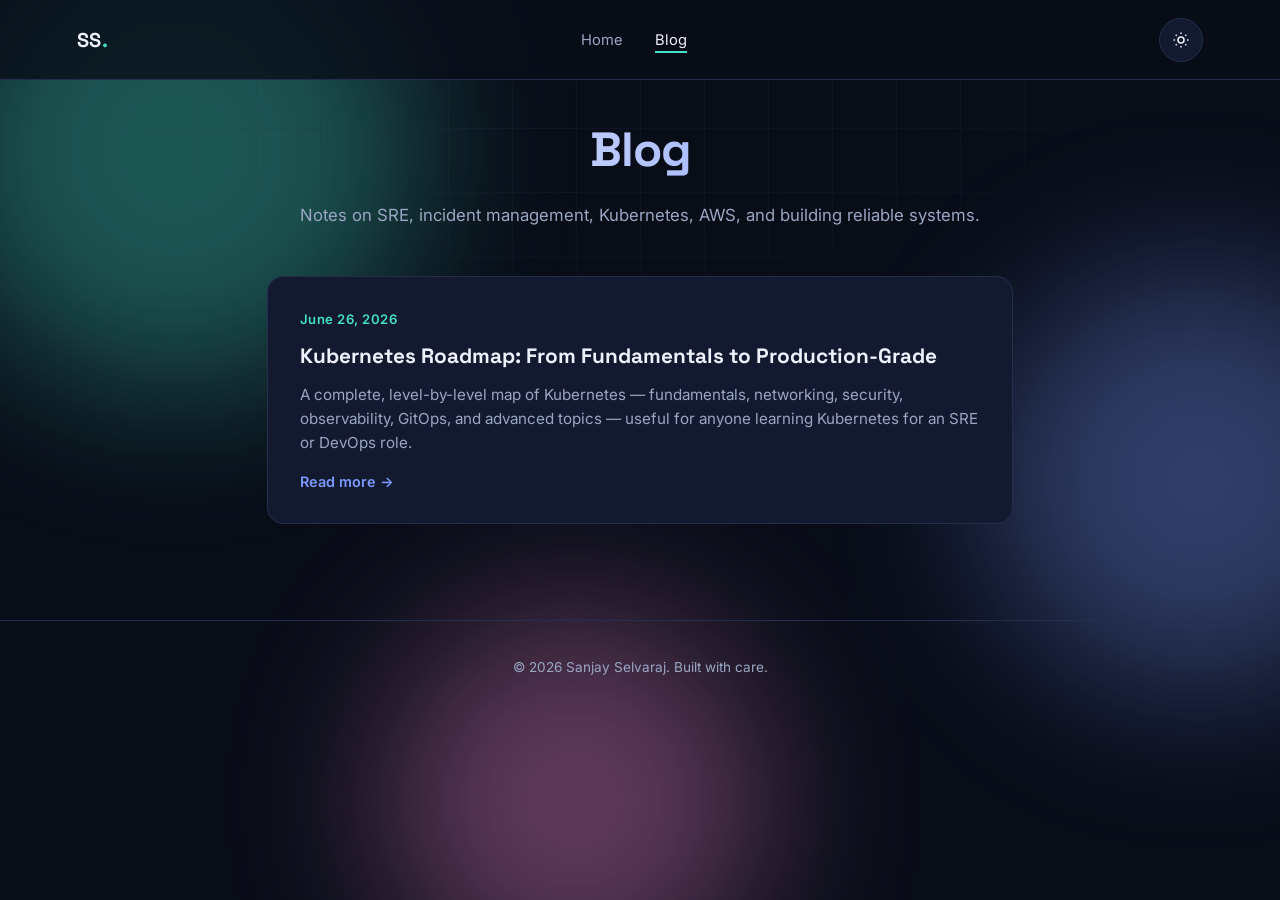
==== blogs/index.html @ ba0977f8 "Rewrite first post as a general Kubernetes roadmap, not a personal log" ====
<!DOCTYPE html>
<html lang="en">
<head>
<meta charset="UTF-8">
<meta name="viewport" content="width=device-width, initial-scale=1.0">
<title>Blog — Sanjay Selvaraj</title>
<meta name="description" content="Writing on SRE, incident management, Kubernetes, AWS, and building reliable systems.">

<link rel="icon" href="data:image/svg+xml,%3Csvg xmlns='http://www.w3.org/2000/svg' viewBox='0 0 100 100'%3E%3Crect width='100' height='100' rx='20' fill='%230b1120'/%3E%3Ctext x='50' y='68' font-size='52' font-family='Arial,sans-serif' font-weight='800' fill='%2344e0c4' text-anchor='middle'%3ES%3C/text%3E%3C/svg%3E">

<link rel="preconnect" href="https://fonts.googleapis.com">
<link rel="preconnect" href="https://fonts.gstatic.com" crossorigin>
<link href="https://fonts.googleapis.com/css2?family=Space+Grotesk:wght@500;600;700&family=Inter:wght@400;500;600;700&display=swap" rel="stylesheet">

<link rel="stylesheet" href="../style.css">
<link rel="stylesheet" href="blog.css">
</head>
<body>

<div class="bg-mesh" aria-hidden="true">
  <span class="blob blob-1"></span>
  <span class="blob blob-2"></span>
  <span class="blob blob-3"></span>
  <span class="grid-overlay"></span>
</div>

<header>
  <nav>
    <a href="../" class="logo">SS<span class="dot">.</span></a>
    <ul class="nav-links">
      <li><a href="../" class="nav-link">Home</a></li>
      <li><a href="./" class="nav-link active">Blog</a></li>
    </ul>
    <div class="nav-actions">
      <button id="themeToggle" class="icon-btn" aria-label="Toggle theme" title="Toggle light/dark theme">
        <svg class="icon-sun" viewBox="0 0 24 24" fill="none" stroke="currentColor" stroke-width="2"><circle cx="12" cy="12" r="4"/><path d="M12 2v2M12 20v2M4.93 4.93l1.41 1.41M17.66 17.66l1.41 1.41M2 12h2M20 12h2M6.34 17.66l-1.41 1.41M19.07 4.93l-1.41 1.41"/></svg>
        <svg class="icon-moon" viewBox="0 0 24 24" fill="none" stroke="currentColor" stroke-width="2"><path d="M21 12.79A9 9 0 1111.21 3 7 7 0 0021 12.79z"/></svg>
      </button>
      <button class="nav-toggle" id="navToggle" aria-label="Toggle menu">
        <span></span><span></span><span></span>
      </button>
    </div>
  </nav>
</header>

<main>
  <div class="blog-header">
    <h1>Blog</h1>
    <p>Notes on SRE, incident management, Kubernetes, AWS, and building reliable systems.</p>
  </div>

  <div class="post-list">
    <!-- New posts get added here as a .post-card, most recent first. -->
    <a href="kubernetes-roadmap.html" class="post-card">
      <time class="post-date" datetime="2026-06-26">June 26, 2026</time>
      <h2>Kubernetes Roadmap: From Fundamentals to Production-Grade</h2>
      <p>A complete, level-by-level map of Kubernetes — fundamentals, networking, security, observability, GitOps, and advanced topics — useful for anyone learning Kubernetes for an SRE or DevOps role.</p>
      <span class="post-read-more">Read more &rarr;</span>
    </a>
  </div>
</main>

<footer>
  <p>&copy; <span id="year"></span> Sanjay Selvaraj. Built with care.</p>
  <button id="backToTop" class="back-to-top" aria-label="Back to top">
    <svg viewBox="0 0 24 24" width="18" height="18" fill="none" stroke="currentColor" stroke-width="2"><path d="M12 19V5m0 0l-6 6m6-6l6 6"/></svg>
  </button>
</footer>

<script src="../script.js"></script>
</body>
</html>
---- style.css ----
:root {
  --bg: #090d18;
  --bg-alt: #0d1326;
  --surface: #131a30;
  --surface-2: #1a2340;
  --border: #232f4d;
  --text: #eef1fa;
  --text-muted: #9aa6c2;
  --accent: #44e0c4;
  --accent-2: #7c9aff;
  --accent-3: #ff8fd6;
  --radius: 16px;
  --shadow: 0 20px 50px -20px rgba(0, 0, 0, 0.5);
  --font-display: 'Space Grotesk', system-ui, sans-serif;
  --font-body: 'Inter', system-ui, -apple-system, sans-serif;
}

[data-theme="light"] {
  --bg: #f6f7fb;
  --bg-alt: #ffffff;
  --surface: #ffffff;
  --surface-2: #f0f2fa;
  --border: #e1e5f0;
  --text: #161a2c;
  --text-muted: #5b6478;
  --shadow: 0 20px 50px -20px rgba(30, 40, 80, 0.15);
}

* {
  margin: 0;
  padding: 0;
  box-sizing: border-box;
}

html {
  scroll-behavior: smooth;
}

body {
  font-family: var(--font-body);
  background: var(--bg);
  color: var(--text);
  line-height: 1.6;
  overflow-x: hidden;
  transition: background 0.3s, color 0.3s;
}

a { text-decoration: none; color: inherit; }
ul { list-style: none; }
img { display: block; max-width: 100%; }
canvas { max-width: 100%; }

h1, h2, h3, h4 { font-family: var(--font-display); }

/* Scroll progress bar */
.progress-bar {
  position: fixed;
  top: 0; left: 0;
  height: 3px;
  width: 0%;
  background: linear-gradient(90deg, var(--accent), var(--accent-2));
  z-index: 999;
  transition: width 0.1s;
}

/* Animated background mesh */
.bg-mesh {
  position: fixed;
  inset: 0;
  z-index: -1;
  overflow: hidden;
  pointer-events: none;
}

.blob {
  position: absolute;
  border-radius: 50%;
  filter: blur(80px);
  opacity: 0.35;
  animation: drift 22s ease-in-out infinite;
}

.blob-1 {
  width: 480px; height: 480px;
  background: var(--accent);
  top: -10%; left: -5%;
}

.blob-2 {
  width: 420px; height: 420px;
  background: var(--accent-2);
  top: 30%; right: -10%;
  animation-delay: -7s;
}

.blob-3 {
  width: 380px; height: 380px;
  background: var(--accent-3);
  bottom: -10%; left: 30%;
  animation-delay: -14s;
}

.grid-overlay {
  position: absolute;
  inset: 0;
  background-image:
    linear-gradient(var(--border) 1px, transparent 1px),
    linear-gradient(90deg, var(--border) 1px, transparent 1px);
  background-size: 64px 64px;
  opacity: 0.25;
  -webkit-mask-image: radial-gradient(ellipse 60% 50% at 50% 0%, #000 40%, transparent 80%);
  mask-image: radial-gradient(ellipse 60% 50% at 50% 0%, #000 40%, transparent 80%);
}

@keyframes drift {
  0%, 100% { transform: translate(0, 0) scale(1); }
  33% { transform: translate(40px, -30px) scale(1.1); }
  66% { transform: translate(-30px, 30px) scale(0.95); }
}

/* Nav */
nav {
  position: fixed;
  top: 0; left: 0; right: 0;
  display: flex;
  justify-content: space-between;
  align-items: center;
  padding: 1.1rem 6%;
  background: color-mix(in srgb, var(--bg) 80%, transparent);
  backdrop-filter: blur(10px);
  border-bottom: 1px solid var(--border);
  z-index: 100;
}

.logo {
  font-family: var(--font-display);
  font-weight: 700;
  font-size: 1.25rem;
  letter-spacing: 0.5px;
}

.logo .dot { color: var(--accent); }

.nav-links {
  display: flex;
  gap: 2rem;
}

.nav-link {
  font-size: 0.92rem;
  color: var(--text-muted);
  transition: color 0.2s;
  position: relative;
  padding-bottom: 4px;
}

.nav-link::after {
  content: '';
  position: absolute;
  left: 0; bottom: 0;
  width: 0%;
  height: 2px;
  background: var(--accent);
  transition: width 0.25s;
}

.nav-link:hover, .nav-link.active {
  color: var(--text);
}

.nav-link:hover::after, .nav-link.active::after {
  width: 100%;
}

.nav-actions {
  display: flex;
  align-items: center;
  gap: 0.75rem;
}

.icon-btn {
  background: var(--surface);
  border: 1px solid var(--border);
  color: var(--text);
  width: 44px;
  height: 44px;
  border-radius: 50%;
  display: flex;
  align-items: center;
  justify-content: center;
  cursor: pointer;
  transition: border-color 0.2s, transform 0.2s;
}

.icon-btn:hover {
  border-color: var(--accent);
  transform: scale(1.05);
}

.icon-btn svg { width: 18px; height: 18px; }
.icon-moon { display: none; }
[data-theme="light"] .icon-sun { display: none; }
[data-theme="light"] .icon-moon { display: block; }

.nav-toggle {
  display: none;
  flex-direction: column;
  justify-content: center;
  align-items: center;
  gap: 5px;
  width: 44px;
  height: 44px;
  background: none;
  border: none;
  cursor: pointer;
  padding: 0;
}

.nav-toggle span {
  width: 22px;
  height: 2px;
  background: var(--text);
  border-radius: 2px;
}

/* Hero */
.hero {
  min-height: 100vh;
  display: flex;
  flex-direction: column;
  justify-content: center;
  padding: 7rem 6% 4rem;
  max-width: 1280px;
  margin: 0 auto;
}

.hero-grid {
  display: grid;
  grid-template-columns: 1.1fr 0.9fr;
  gap: 3rem;
  align-items: center;
}

.eyebrow {
  display: inline-block;
  font-size: 0.85rem;
  color: var(--accent);
  background: color-mix(in srgb, var(--accent) 12%, transparent);
  border: 1px solid color-mix(in srgb, var(--accent) 30%, transparent);
  padding: 0.4rem 0.9rem;
  border-radius: 999px;
  margin-bottom: 1.5rem;
}

.hero-text h1 {
  font-size: clamp(2.6rem, 6vw, 4.2rem);
  font-weight: 700;
  letter-spacing: -1.5px;
  line-height: 1.05;
  background: linear-gradient(90deg, var(--text), var(--accent-2) 120%);
  -webkit-background-clip: text;
  background-clip: text;
  color: transparent;
}

.typewriter {
  margin-top: 0.6rem;
  font-size: clamp(1.1rem, 2.6vw, 1.5rem);
  font-weight: 500;
  color: var(--accent);
  min-height: 1.8em;
  border-right: 2px solid var(--accent);
  display: inline-block;
  white-space: nowrap;
  overflow: hidden;
}

.tagline {
  margin-top: 1.3rem;
  color: var(--text-muted);
  font-size: 1.08rem;
  max-width: 480px;
}

.hero-buttons {
  margin-top: 2.2rem;
  display: flex;
  gap: 1rem;
  flex-wrap: wrap;
}

.btn {
  padding: 0.8rem 1.7rem;
  border-radius: 999px;
  font-weight: 600;
  font-size: 0.95rem;
  transition: transform 0.15s, box-shadow 0.15s, background 0.2s;
  display: inline-flex;
  align-items: center;
  gap: 0.5rem;
}

.btn-primary {
  background: linear-gradient(135deg, var(--accent), var(--accent-2));
  color: #04140f;
}

.btn-secondary {
  background: var(--surface);
  border: 1px solid var(--border);
  color: var(--text);
}

.btn:hover {
  transform: translateY(-3px);
  box-shadow: var(--shadow);
}

.hero-badges {
  margin-top: 2.2rem;
  display: flex;
  gap: 0.6rem;
  flex-wrap: wrap;
}

.badge {
  font-size: 0.8rem;
  padding: 0.4rem 0.9rem;
  border-radius: 999px;
  background: var(--surface);
  border: 1px solid var(--border);
  color: var(--text-muted);
}

/* Hero photo */
.hero-photo {
  position: relative;
  display: flex;
  justify-content: center;
  align-items: center;
}

.photo-ring {
  position: relative;
  width: min(360px, 80vw);
  aspect-ratio: 1;
  border-radius: 32px;
  padding: 6px;
  background: linear-gradient(135deg, var(--accent), var(--accent-2), var(--accent-3));
  box-shadow: var(--shadow);
}

.photo-ring img {
  width: 100%;
  height: 100%;
  object-fit: cover;
  border-radius: 28px;
  background: var(--bg-alt);
}

.status-chip {
  position: absolute;
  bottom: -16px;
  left: 50%;
  transform: translateX(-50%);
  background: var(--surface);
  border: 1px solid var(--border);
  border-radius: 999px;
  padding: 0.5rem 1rem;
  font-size: 0.78rem;
  white-space: nowrap;
  box-shadow: var(--shadow);
}

.floating-card {
  position: absolute;
  background: var(--surface);
  border: 1px solid var(--border);
  border-radius: var(--radius);
  padding: 0.9rem 1.2rem;
  box-shadow: var(--shadow);
  text-align: center;
  animation: float 5s ease-in-out infinite;
}

.card-mttr {
  top: 6%;
  left: -8%;
  animation-delay: -1s;
}

.card-incidents {
  bottom: 10%;
  right: -10%;
}

@keyframes float {
  0%, 100% { transform: translateY(0); }
  50% { transform: translateY(-12px); }
}

.fc-number {
  display: block;
  font-family: var(--font-display);
  font-size: 1.5rem;
  font-weight: 700;
  color: var(--accent);
}

.fc-label {
  display: block;
  font-size: 0.72rem;
  color: var(--text-muted);
  margin-top: 0.15rem;
  white-space: nowrap;
}

.scroll-cue {
  position: absolute;
  bottom: 2.2rem;
  left: 50%;
  transform: translateX(-50%);
  color: var(--text-muted);
  animation: bounce 2s ease-in-out infinite;
}

@keyframes bounce {
  0%, 100% { transform: translate(-50%, 0); }
  50% { transform: translate(-50%, 8px); }
}

/* Sections */
.section {
  padding: 6rem 6%;
  max-width: 1180px;
  margin: 0 auto;
  position: relative;
  scroll-margin-top: 80px;
}

.section-alt {
  background: color-mix(in srgb, var(--bg-alt) 100%, transparent);
  max-width: 100%;
}

.section-alt > * {
  max-width: 1180px;
  margin-left: auto;
  margin-right: auto;
}

.section-head {
  margin-bottom: 2.8rem;
}

.section-kicker {
  display: block;
  font-size: 0.85rem;
  font-weight: 600;
  color: var(--accent);
  letter-spacing: 1px;
  margin-bottom: 0.6rem;
}

.section-title {
  font-size: clamp(1.7rem, 4vw, 2.4rem);
  font-weight: 700;
  letter-spacing: -0.5px;
}

/* About */
.about-grid {
  display: grid;
  gap: 2.5rem;
}

.about-text {
  color: var(--text-muted);
  font-size: 1.08rem;
  max-width: 850px;
}

.stats {
  display: grid;
  grid-template-columns: repeat(auto-fit, minmax(180px, 1fr));
  gap: 1.5rem;
}

.stat {
  background: var(--surface);
  border: 1px solid var(--border);
  border-radius: var(--radius);
  padding: 1.6rem;
  text-align: center;
  transition: transform 0.2s, border-color 0.2s;
}

.stat:hover {
  transform: translateY(-4px);
  border-color: var(--accent);
}

.stat-number {
  display: block;
  font-family: var(--font-display);
  font-size: 2.1rem;
  font-weight: 700;
  color: var(--accent);
}

.stat-label {
  display: block;
  margin-top: 0.4rem;
  color: var(--text-muted);
  font-size: 0.88rem;
}

/* Skills */
.skills-layout {
  display: grid;
  grid-template-columns: 1fr 1fr;
  gap: 2rem;
  margin-bottom: 3rem;
}

.chart-card, .skill-bars {
  background: var(--surface);
  border: 1px solid var(--border);
  border-radius: var(--radius);
  padding: 2rem;
}

.chart-card h3, .skill-bars h3 {
  font-size: 1.1rem;
  margin-bottom: 0.3rem;
}

.chart-note {
  color: var(--text-muted);
  font-size: 0.85rem;
  margin-bottom: 1rem;
}

.bar-row {
  margin-bottom: 1.3rem;
}

.bar-row:last-child {
  margin-bottom: 0;
}

.bar-label {
  display: flex;
  justify-content: space-between;
  font-size: 0.88rem;
  margin-bottom: 0.5rem;
  color: var(--text-muted);
}

.bar-track {
  height: 8px;
  background: var(--surface-2);
  border-radius: 999px;
  overflow: hidden;
}

.bar-fill {
  height: 100%;
  border-radius: 999px;
  background: linear-gradient(90deg, var(--accent), var(--accent-2));
  transition: width 1.2s cubic-bezier(0.16, 1, 0.3, 1);
}

.skills-grid {
  display: grid;
  grid-template-columns: repeat(auto-fit, minmax(260px, 1fr));
  gap: 1.5rem;
}

.skill-card {
  background: var(--surface);
  border: 1px solid var(--border);
  border-radius: var(--radius);
  padding: 1.7rem;
  transition: border-color 0.2s, transform 0.2s;
}

.skill-card:hover {
  border-color: var(--accent);
  transform: translateY(-4px);
}

.skill-icon {
  font-size: 1.6rem;
  margin-bottom: 0.6rem;
}

.skill-card h3 {
  color: var(--accent-2);
  font-size: 1.05rem;
  margin-bottom: 0.5rem;
}

.skill-card p {
  color: var(--text-muted);
  font-size: 0.9rem;
}

.expanding-note {
  margin-top: 2rem;
  color: var(--text-muted);
  font-size: 0.9rem;
}

/* Experience timeline */
.timeline-item {
  border-left: 2px solid var(--accent);
  padding-left: 2rem;
  position: relative;
}

.timeline-dot {
  position: absolute;
  left: -7px;
  top: 4px;
  width: 12px;
  height: 12px;
  border-radius: 50%;
  background: var(--accent);
  box-shadow: 0 0 0 4px color-mix(in srgb, var(--accent) 20%, transparent);
}

.timeline-header {
  display: flex;
  justify-content: space-between;
  flex-wrap: wrap;
  gap: 0.5rem;
  align-items: baseline;
}

.timeline-header h3 {
  font-size: 1.35rem;
}

.timeline-date {
  color: var(--accent);
  font-size: 0.88rem;
  font-weight: 600;
}

.timeline-company {
  color: var(--text-muted);
  margin-top: 0.2rem;
  margin-bottom: 1.4rem;
  font-size: 0.95rem;
}

.timeline-item h4 {
  margin-top: 1.5rem;
  margin-bottom: 0.7rem;
  color: var(--accent-2);
  font-size: 1.02rem;
}

.timeline-item ul {
  display: flex;
  flex-direction: column;
  gap: 0.55rem;
}

.timeline-item li {
  color: var(--text-muted);
  font-size: 0.95rem;
  padding-left: 1.3rem;
  position: relative;
}

.timeline-item li::before {
  content: '▸';
  position: absolute;
  left: 0;
  color: var(--accent);
}

/* Projects */
.projects-grid {
  display: grid;
  grid-template-columns: repeat(auto-fit, minmax(280px, 1fr));
  gap: 1.5rem;
}

.project-card {
  background: var(--surface);
  border: 1px solid var(--border);
  border-radius: var(--radius);
  padding: 1.9rem;
  transition: transform 0.2s, border-color 0.2s;
}

.project-card:hover {
  transform: translateY(-5px);
  border-color: var(--accent-2);
  box-shadow: var(--shadow);
}

.project-icon {
  font-size: 1.8rem;
  margin-bottom: 0.8rem;
}

.project-card h3 {
  color: var(--text);
  margin-bottom: 0.7rem;
  font-size: 1.12rem;
}

.project-card p {
  color: var(--text-muted);
  font-size: 0.92rem;
  margin-bottom: 1rem;
}

.tag-row {
  display: flex;
  gap: 0.5rem;
  flex-wrap: wrap;
}

.tag {
  font-size: 0.74rem;
  padding: 0.3rem 0.7rem;
  border-radius: 999px;
  background: var(--surface-2);
  color: var(--text-muted);
}

/* Achievements */
.achievements-grid {
  display: grid;
  grid-template-columns: repeat(auto-fit, minmax(260px, 1fr));
  gap: 1.5rem;
}

.achievement-card {
  background: var(--surface);
  border: 1px solid var(--border);
  border-left: 3px solid var(--accent-2);
  border-radius: var(--radius);
  padding: 1.7rem;
  transition: transform 0.2s;
}

.achievement-card:hover {
  transform: translateY(-4px);
}

.achievement-icon {
  font-size: 1.6rem;
  margin-bottom: 0.6rem;
}

.achievement-card h3 {
  font-size: 1.05rem;
  margin-bottom: 0.6rem;
  color: var(--accent-2);
}

.achievement-card p {
  color: var(--text-muted);
  font-size: 0.92rem;
}

/* Contact */
.contact-content {
  text-align: center;
  max-width: 700px;
  margin: 0 auto;
}

.contact-content .section-title {
  margin-top: 0.5rem;
}

.contact-content > p {
  color: var(--text-muted);
  margin: 1.2rem 0 2.2rem;
  font-size: 1.05rem;
}

.contact-links {
  display: flex;
  justify-content: center;
  gap: 1rem;
  flex-wrap: wrap;
  font-size: 0.95rem;
}

.contact-link {
  display: inline-flex;
  align-items: center;
  gap: 0.5rem;
  padding: 0.7rem 1.2rem;
  border-radius: 999px;
  background: var(--surface);
  border: 1px solid var(--border);
  color: var(--text);
  font-weight: 500;
  transition: border-color 0.2s, transform 0.2s;
}

.contact-link:not(.static):hover {
  border-color: var(--accent);
  transform: translateY(-3px);
  color: var(--accent);
}

.contact-link.static {
  color: var(--text-muted);
}

/* Footer */
footer {
  text-align: center;
  padding: 2.2rem;
  color: var(--text-muted);
  font-size: 0.85rem;
  border-top: 1px solid var(--border);
  position: relative;
}

.back-to-top {
  position: fixed;
  bottom: 2rem;
  right: 2rem;
  width: 44px;
  height: 44px;
  border-radius: 50%;
  background: var(--surface);
  border: 1px solid var(--border);
  color: var(--text);
  cursor: pointer;
  display: flex;
  align-items: center;
  justify-content: center;
  box-shadow: var(--shadow);
  opacity: 0;
  pointer-events: none;
  transform: translateY(10px);
  transition: opacity 0.25s, transform 0.25s, border-color 0.2s;
  z-index: 90;
}

.back-to-top.visible {
  opacity: 1;
  pointer-events: auto;
  transform: translateY(0);
}

.back-to-top:hover {
  border-color: var(--accent);
}

/* Scroll reveal — only hides content once JS has confirmed it can reveal it again.
   Without this gating, disabled/blocked/erroring JS would leave most of the page invisible. */
.js-reveal-enabled .fade-up {
  opacity: 0;
  transform: translateY(28px);
  transition: opacity 0.7s cubic-bezier(0.16, 1, 0.3, 1), transform 0.7s cubic-bezier(0.16, 1, 0.3, 1);
  transition-delay: var(--delay, 0s);
}

.js-reveal-enabled .fade-up.in-view {
  opacity: 1;
  transform: translateY(0);
}

/* Hero entrance — pure CSS, not dependent on scroll/observer timing */
@keyframes heroEnter {
  from { opacity: 0; transform: translateY(24px); }
  to { opacity: 1; transform: translateY(0); }
}

.hero-enter {
  opacity: 0;
  animation: heroEnter 0.8s cubic-bezier(0.16, 1, 0.3, 1) forwards;
  animation-delay: var(--delay, 0s);
}

/* Responsive */
@media (max-width: 920px) {
  .hero-grid {
    grid-template-columns: 1fr;
    text-align: center;
  }
  .hero-text .tagline { margin-inline: auto; }
  .hero-buttons, .hero-badges { justify-content: center; }
  .hero-photo { order: -1; margin-bottom: 1rem; }
  .floating-card { display: none; }
  .skills-layout { grid-template-columns: 1fr; }
  .about-grid { grid-template-columns: 1fr; }
}

@media (max-width: 768px) {
  .nav-links {
    position: fixed;
    top: 64px;
    left: 0;
    right: 0;
    flex-direction: column;
    background: var(--bg);
    border-bottom: 1px solid var(--border);
    padding: 1.5rem 6%;
    gap: 1.2rem;
    transform: translateY(-110%);
    opacity: 0;
    transition: transform 0.25s, opacity 0.25s;
  }
  .nav-links.open {
    transform: translateY(0);
    opacity: 1;
  }
  .nav-toggle {
    display: flex;
  }
  .section {
    padding: 4rem 6%;
  }
  .timeline-header {
    flex-direction: column;
  }
}
---- blogs/blog.css ----
/* Blog-specific styles, layered on top of the shared ../style.css design system. */

.blog-header {
  padding: 7rem 6% 3rem;
  max-width: 900px;
  margin: 0 auto;
  text-align: center;
}

.blog-header h1 {
  font-size: clamp(2rem, 5vw, 3rem);
  font-weight: 700;
  letter-spacing: -1px;
  background: linear-gradient(90deg, var(--text), var(--accent-2));
  -webkit-background-clip: text;
  background-clip: text;
  color: transparent;
}

.blog-header p {
  margin-top: 0.8rem;
  color: var(--text-muted);
  font-size: 1.05rem;
}

.post-list {
  max-width: 900px;
  margin: 0 auto;
  padding: 0 6% 6rem;
  display: flex;
  flex-direction: column;
  gap: 1.5rem;
}

.post-card {
  display: block;
  background: var(--surface);
  border: 1px solid var(--border);
  border-radius: var(--radius);
  padding: 1.8rem 2rem;
  transition: transform 0.2s, border-color 0.2s;
}

.post-card:hover {
  transform: translateY(-3px);
  border-color: var(--accent);
}

.post-date {
  font-size: 0.82rem;
  color: var(--accent);
  font-weight: 600;
  letter-spacing: 0.5px;
}

.post-card h2 {
  margin-top: 0.5rem;
  font-size: 1.3rem;
  font-weight: 700;
}

.post-card p {
  margin-top: 0.6rem;
  color: var(--text-muted);
  font-size: 0.95rem;
}

.post-read-more {
  display: inline-block;
  margin-top: 0.9rem;
  color: var(--accent-2);
  font-weight: 600;
  font-size: 0.9rem;
}

.empty-state {
  text-align: center;
  padding: 3rem 1.5rem;
  border: 1px dashed var(--border);
  border-radius: var(--radius);
  color: var(--text-muted);
}

/* Individual post article */
.post-article {
  max-width: 720px;
  margin: 0 auto;
  padding: 7rem 6% 6rem;
}

.post-article .post-date {
  display: block;
  margin-bottom: 0.8rem;
}

.post-article h1 {
  font-size: clamp(1.8rem, 4.5vw, 2.6rem);
  font-weight: 700;
  letter-spacing: -0.5px;
  line-height: 1.2;
}

.post-article .post-subtitle {
  margin-top: 0.8rem;
  color: var(--text-muted);
  font-size: 1.05rem;
}

.post-body {
  margin-top: 2.5rem;
  font-size: 1.05rem;
  line-height: 1.75;
  color: var(--text);
}

.post-body p {
  margin-bottom: 1.3rem;
}

.post-body h2 {
  font-size: 1.4rem;
  font-weight: 700;
  margin: 2.2rem 0 1rem;
}

.post-body h3 {
  font-size: 1.15rem;
  font-weight: 700;
  margin: 1.8rem 0 0.8rem;
}

.post-body ul, .post-body ol {
  margin: 0 0 1.3rem 1.4rem;
  color: var(--text);
}

.post-body li {
  margin-bottom: 0.5rem;
}

.post-body code {
  background: var(--surface-2);
  padding: 0.15rem 0.4rem;
  border-radius: 4px;
  font-size: 0.9em;
}

.post-body pre {
  background: var(--surface);
  border: 1px solid var(--border);
  border-radius: var(--radius);
  padding: 1.2rem;
  overflow-x: auto;
  margin-bottom: 1.3rem;
}

.post-body pre code {
  background: none;
  padding: 0;
}

.post-body blockquote {
  border-left: 3px solid var(--accent);
  padding-left: 1.2rem;
  color: var(--text-muted);
  margin: 0 0 1.3rem;
}

.back-to-blog {
  display: inline-flex;
  align-items: center;
  gap: 0.4rem;
  margin-bottom: 2rem;
  color: var(--text-muted);
  font-size: 0.9rem;
  font-weight: 600;
}

.back-to-blog:hover {
  color: var(--accent);
}
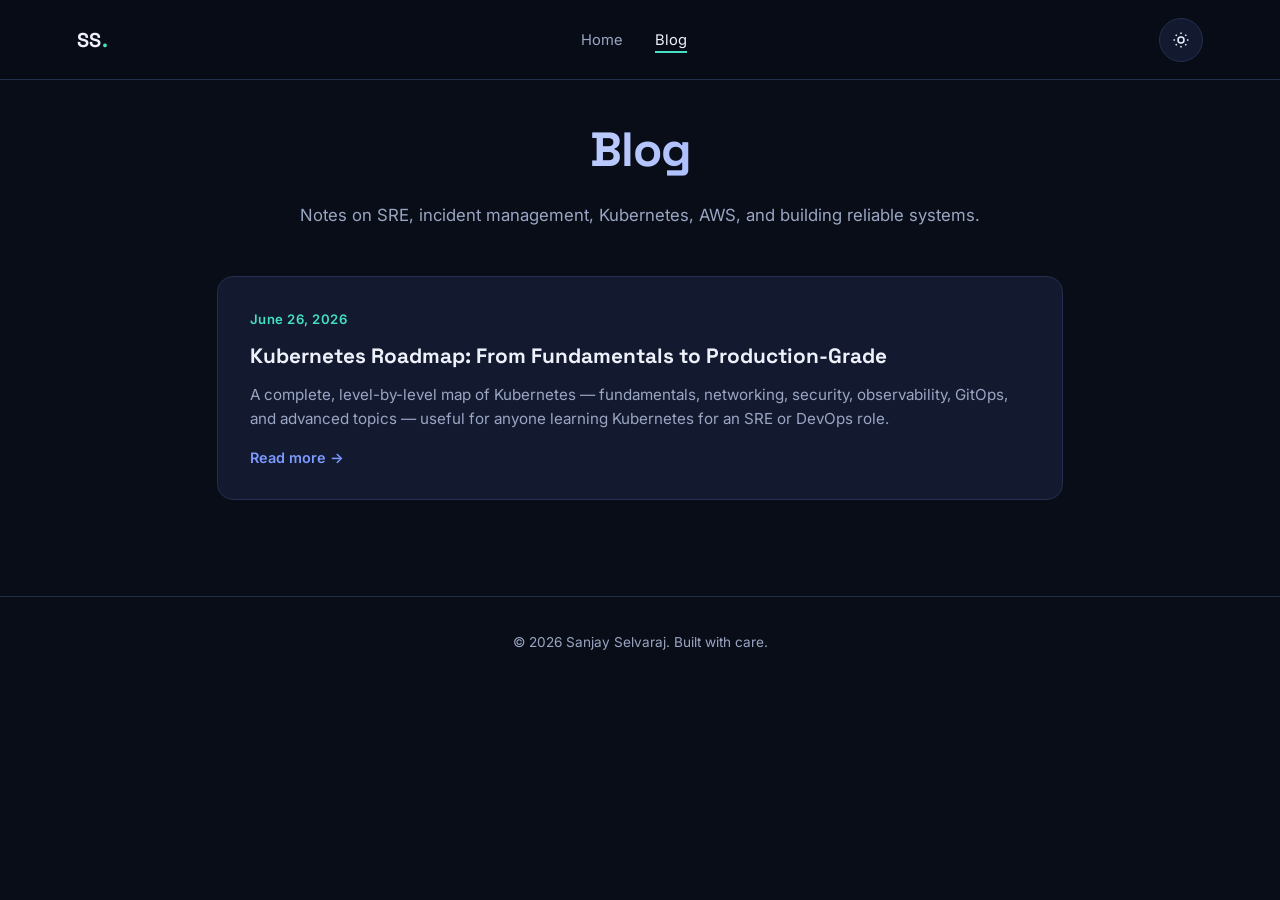
==== commit a0975239: "Redesign favicon, clean up blog background, widen blog content" ====
--- a/blogs/index.html
+++ b/blogs/index.html
@@ -6,7 +6,7 @@
 <title>Blog — Sanjay Selvaraj</title>
 <meta name="description" content="Writing on SRE, incident management, Kubernetes, AWS, and building reliable systems.">
 
-<link rel="icon" href="data:image/svg+xml,%3Csvg xmlns='http://www.w3.org/2000/svg' viewBox='0 0 100 100'%3E%3Crect width='100' height='100' rx='20' fill='%230b1120'/%3E%3Ctext x='50' y='68' font-size='52' font-family='Arial,sans-serif' font-weight='800' fill='%2344e0c4' text-anchor='middle'%3ES%3C/text%3E%3C/svg%3E">
+<link rel="icon" href="data:image/svg+xml,%3Csvg%20xmlns%3D%22http%3A//www.w3.org/2000/svg%22%20viewBox%3D%220%200%20100%20100%22%3E%3Cdefs%3E%3ClinearGradient%20id%3D%22g%22%20x1%3D%220%25%22%20y1%3D%220%25%22%20x2%3D%22100%25%22%20y2%3D%22100%25%22%3E%3Cstop%20offset%3D%220%25%22%20stop-color%3D%22%2344e0c4%22/%3E%3Cstop%20offset%3D%22100%25%22%20stop-color%3D%22%237c9aff%22/%3E%3C/linearGradient%3E%3C/defs%3E%3Crect%20width%3D%22100%22%20height%3D%22100%22%20rx%3D%2222%22%20fill%3D%22%230b1120%22/%3E%3Ctext%20x%3D%2236%22%20y%3D%2265%22%20font-size%3D%2240%22%20font-family%3D%22Arial%2C%20Helvetica%2C%20sans-serif%22%20font-weight%3D%22800%22%20fill%3D%22url%28%23g%29%22%20text-anchor%3D%22middle%22%3ESS%3C/text%3E%3Ccircle%20cx%3D%2271%22%20cy%3D%2256%22%20r%3D%225.5%22%20fill%3D%22%2344e0c4%22/%3E%3C/svg%3E">
 
 <link rel="preconnect" href="https://fonts.googleapis.com">
 <link rel="preconnect" href="https://fonts.gstatic.com" crossorigin>
--- a/blogs/blog.css
+++ b/blogs/blog.css
@@ -1,8 +1,14 @@
 /* Blog-specific styles, layered on top of the shared ../style.css design system. */
+
+/* The animated gradient mesh works for the marketing-style homepage but hurts
+   long-form reading, so blog pages use a clean flat background instead. */
+.bg-mesh {
+  display: none;
+}
 
 .blog-header {
   padding: 7rem 6% 3rem;
-  max-width: 900px;
+  max-width: 1000px;
   margin: 0 auto;
   text-align: center;
 }
@@ -24,7 +30,7 @@
 }
 
 .post-list {
-  max-width: 900px;
+  max-width: 1000px;
   margin: 0 auto;
   padding: 0 6% 6rem;
   display: flex;
@@ -83,7 +89,7 @@
 
 /* Individual post article */
 .post-article {
-  max-width: 720px;
+  max-width: 860px;
   margin: 0 auto;
   padding: 7rem 6% 6rem;
 }
@@ -136,6 +142,20 @@
 
 .post-body li {
   margin-bottom: 0.5rem;
+}
+
+.post-body .check {
+  display: inline-flex;
+  align-items: center;
+  justify-content: center;
+  width: 1.1em;
+  height: 1.1em;
+  margin-right: 0.5rem;
+  border-radius: 50%;
+  background: color-mix(in srgb, var(--accent) 18%, transparent);
+  color: var(--accent);
+  font-weight: 700;
+  font-size: 0.8em;
 }
 
 .post-body code {
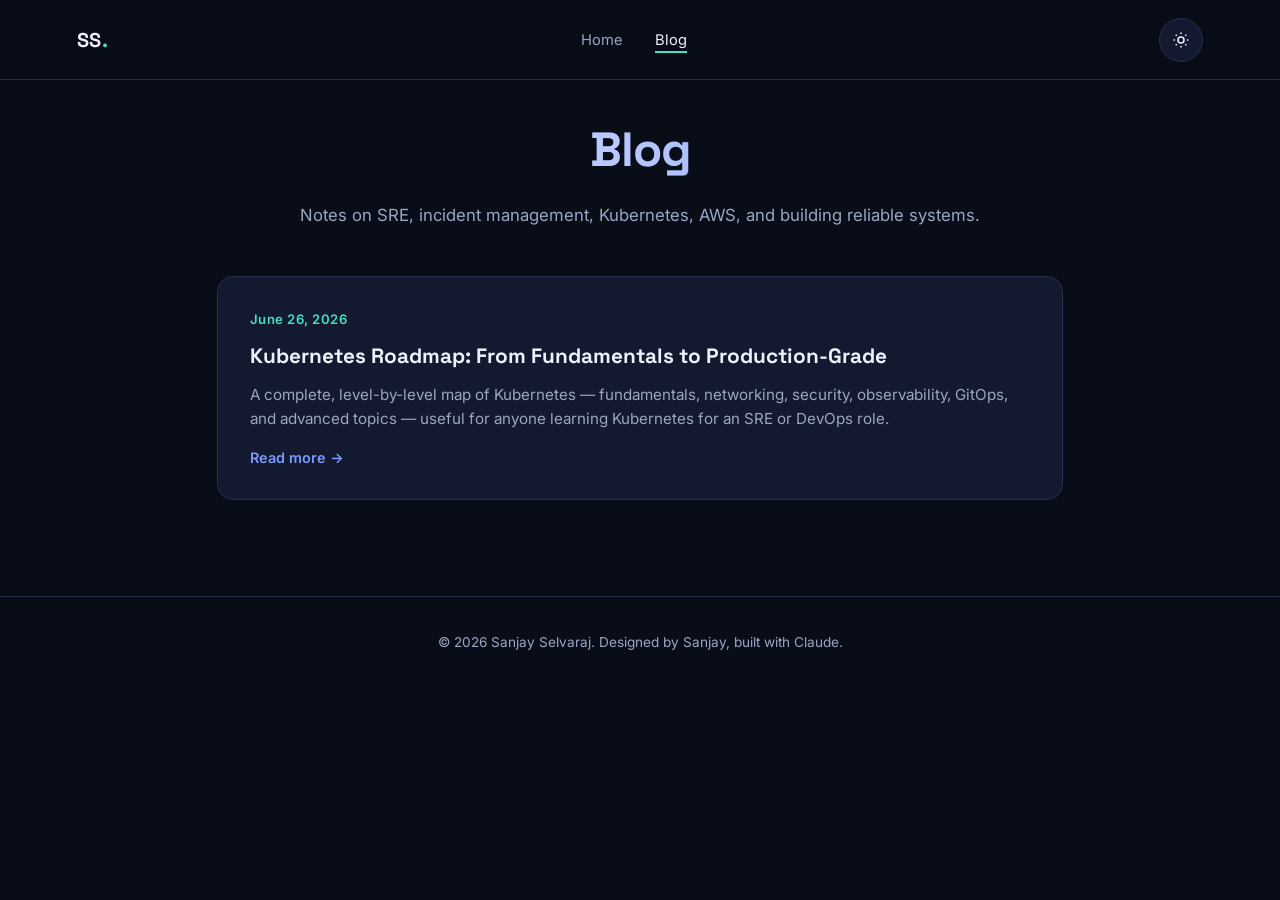
==== commit d9134abe: "Credit Claude in the site footer Co-Authored-By: Claude Sonnet 4.6 <noreply@anthropic.com>" ====
--- a/blogs/index.html
+++ b/blogs/index.html
@@ -5,8 +5,30 @@
 <meta name="viewport" content="width=device-width, initial-scale=1.0">
 <title>Blog — Sanjay Selvaraj</title>
 <meta name="description" content="Writing on SRE, incident management, Kubernetes, AWS, and building reliable systems.">
+<link rel="canonical" href="https://sanjay-ragavan.github.io/blogs/">
 
-<link rel="icon" href="data:image/svg+xml,%3Csvg%20xmlns%3D%22http%3A//www.w3.org/2000/svg%22%20viewBox%3D%220%200%20100%20100%22%3E%3Cdefs%3E%3ClinearGradient%20id%3D%22g%22%20x1%3D%220%25%22%20y1%3D%220%25%22%20x2%3D%22100%25%22%20y2%3D%22100%25%22%3E%3Cstop%20offset%3D%220%25%22%20stop-color%3D%22%2344e0c4%22/%3E%3Cstop%20offset%3D%22100%25%22%20stop-color%3D%22%237c9aff%22/%3E%3C/linearGradient%3E%3C/defs%3E%3Crect%20width%3D%22100%22%20height%3D%22100%22%20rx%3D%2222%22%20fill%3D%22%230b1120%22/%3E%3Ctext%20x%3D%2236%22%20y%3D%2265%22%20font-size%3D%2240%22%20font-family%3D%22Arial%2C%20Helvetica%2C%20sans-serif%22%20font-weight%3D%22800%22%20fill%3D%22url%28%23g%29%22%20text-anchor%3D%22middle%22%3ESS%3C/text%3E%3Ccircle%20cx%3D%2271%22%20cy%3D%2256%22%20r%3D%225.5%22%20fill%3D%22%2344e0c4%22/%3E%3C/svg%3E">
+<meta property="og:title" content="Blog — Sanjay Selvaraj">
+<meta property="og:description" content="Writing on SRE, incident management, Kubernetes, AWS, and building reliable systems.">
+<meta property="og:image" content="https://sanjay-ragavan.github.io/assets/profile.jpg">
+<meta property="og:image:width" content="800">
+<meta property="og:image:height" content="800">
+<meta property="og:image:alt" content="Sanjay Selvaraj">
+<meta property="og:url" content="https://sanjay-ragavan.github.io/blogs/">
+<meta property="og:site_name" content="Sanjay Selvaraj">
+<meta property="og:type" content="website">
+<meta property="og:locale" content="en_US">
+
+<meta name="twitter:card" content="summary">
+<meta name="twitter:title" content="Blog — Sanjay Selvaraj">
+<meta name="twitter:description" content="Writing on SRE, incident management, Kubernetes, AWS, and building reliable systems.">
+<meta name="twitter:image" content="https://sanjay-ragavan.github.io/assets/profile.jpg">
+<meta name="twitter:image:alt" content="Sanjay Selvaraj">
+
+<meta name="theme-color" content="#0b1120">
+<meta name="author" content="Sanjay Selvaraj">
+<meta name="robots" content="index, follow">
+
+<link rel="icon" href="data:image/svg+xml,%3Csvg%20xmlns%3D%22http%3A//www.w3.org/2000/svg%22%20viewBox%3D%220%200%20100%20100%22%3E%3Crect%20width%3D%22100%22%20height%3D%22100%22%20rx%3D%2222%22%20fill%3D%22%230b1120%22/%3E%3Ctext%20x%3D%2234%22%20y%3D%2265%22%20font-size%3D%2240%22%20font-family%3D%22Arial%2C%20Helvetica%2C%20sans-serif%22%20font-weight%3D%22800%22%20fill%3D%22%23eef1fa%22%20text-anchor%3D%22middle%22%3ESS%3C/text%3E%3Ccircle%20cx%3D%2269%22%20cy%3D%2258%22%20r%3D%226%22%20fill%3D%22%2344e0c4%22/%3E%3C/svg%3E">
 
 <link rel="preconnect" href="https://fonts.googleapis.com">
 <link rel="preconnect" href="https://fonts.gstatic.com" crossorigin>
@@ -61,7 +83,7 @@
 </main>
 
 <footer>
-  <p>&copy; <span id="year"></span> Sanjay Selvaraj. Built with care.</p>
+  <p>&copy; <span id="year"></span> Sanjay Selvaraj. Designed by Sanjay, built with Claude.</p>
   <button id="backToTop" class="back-to-top" aria-label="Back to top">
     <svg viewBox="0 0 24 24" width="18" height="18" fill="none" stroke="currentColor" stroke-width="2"><path d="M12 19V5m0 0l-6 6m6-6l6 6"/></svg>
   </button>
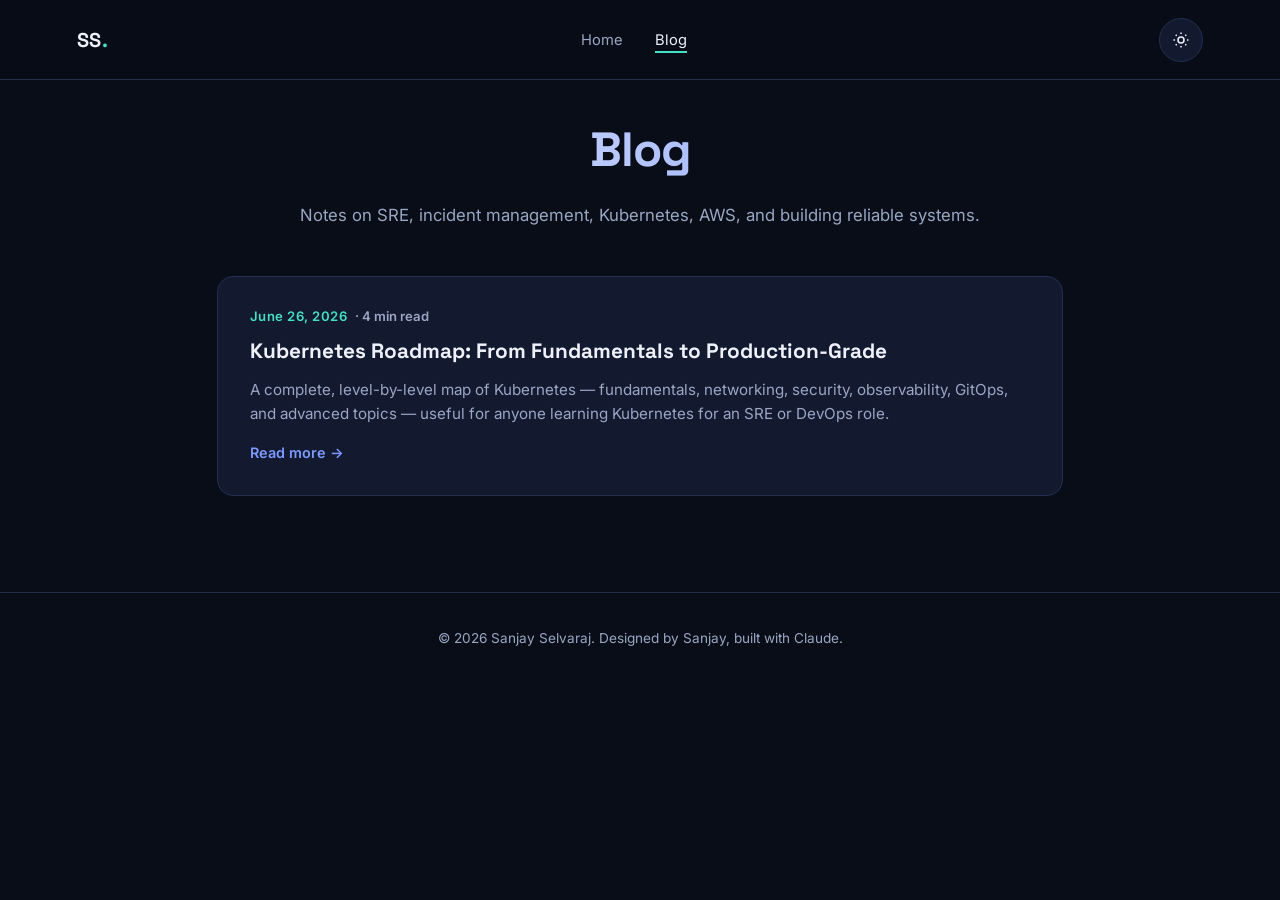
==== commit 7deab359: "Add estimated reading time to blog posts Show "N min read" next to the date on the blog index and po" ====
--- a/blogs/index.html
+++ b/blogs/index.html
@@ -74,7 +74,10 @@
   <div class="post-list">
     <!-- New posts get added here as a .post-card, most recent first. -->
     <a href="kubernetes-roadmap.html" class="post-card">
-      <time class="post-date" datetime="2026-06-26">June 26, 2026</time>
+      <div class="post-meta">
+        <time class="post-date" datetime="2026-06-26">June 26, 2026</time>
+        <span class="post-read-time">· 4 min read</span>
+      </div>
       <h2>Kubernetes Roadmap: From Fundamentals to Production-Grade</h2>
       <p>A complete, level-by-level map of Kubernetes — fundamentals, networking, security, observability, GitOps, and advanced topics — useful for anyone learning Kubernetes for an SRE or DevOps role.</p>
       <span class="post-read-more">Read more &rarr;</span>
--- a/blogs/blog.css
+++ b/blogs/blog.css
@@ -59,6 +59,18 @@
   letter-spacing: 0.5px;
 }
 
+.post-meta {
+  display: flex;
+  align-items: center;
+  gap: 0.5rem;
+}
+
+.post-read-time {
+  font-size: 0.82rem;
+  color: var(--text-muted);
+  font-weight: 600;
+}
+
 .post-card h2 {
   margin-top: 0.5rem;
   font-size: 1.3rem;
@@ -94,8 +106,7 @@
   padding: 7rem 6% 6rem;
 }
 
-.post-article .post-date {
-  display: block;
+.post-article .post-meta {
   margin-bottom: 0.8rem;
 }
 
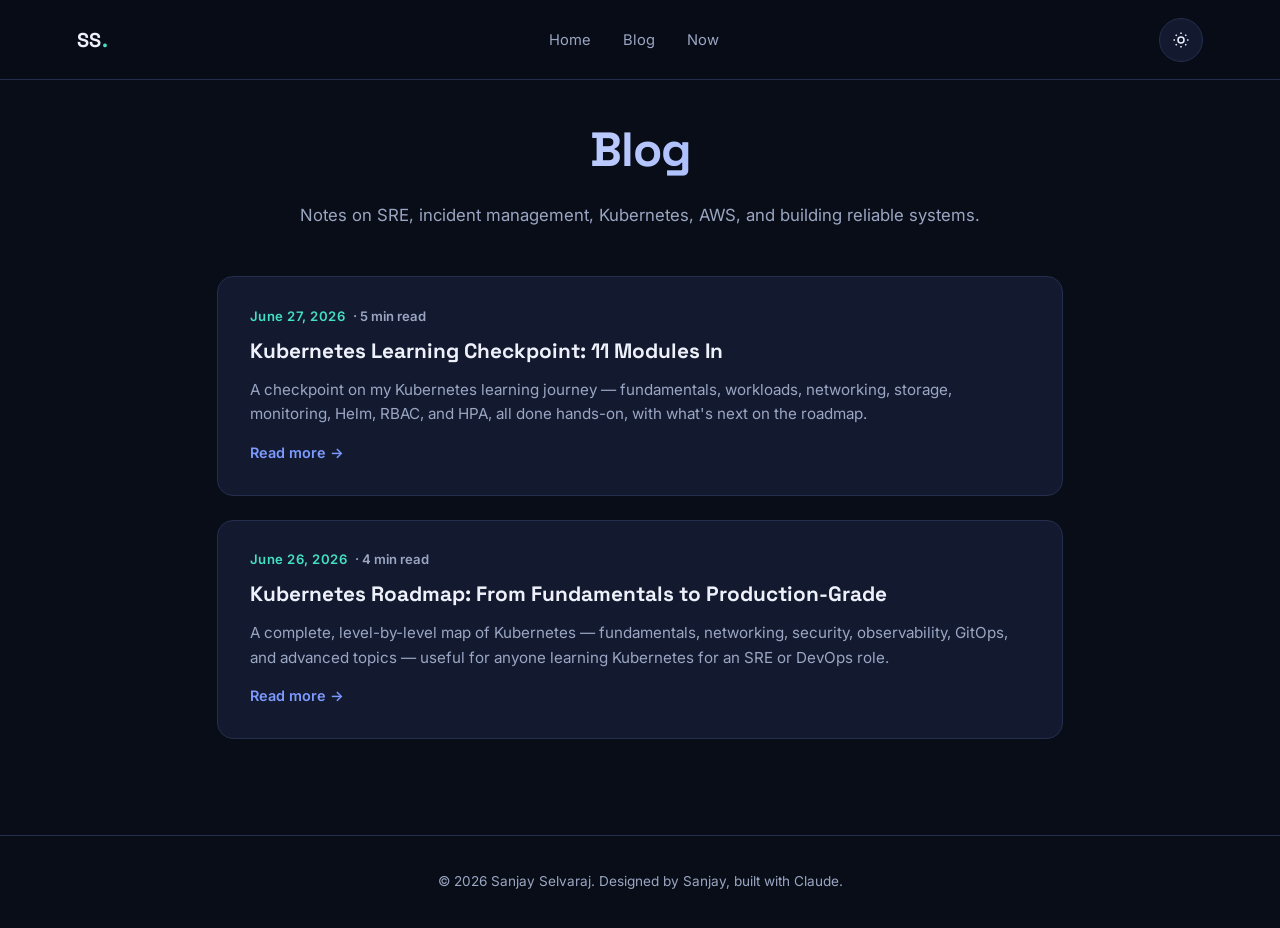
==== commit 9f2230c4: "Add Kubernetes learning checkpoint post and refresh Now page Checkpoint covers 11 modules done hands" ====
--- a/blogs/index.html
+++ b/blogs/index.html
@@ -52,6 +52,7 @@
     <ul class="nav-links">
       <li><a href="../" class="nav-link">Home</a></li>
       <li><a href="./" class="nav-link active">Blog</a></li>
+      <li><a href="../now.html" class="nav-link">Now</a></li>
     </ul>
     <div class="nav-actions">
       <button id="themeToggle" class="icon-btn" aria-label="Toggle theme" title="Toggle light/dark theme">
@@ -73,6 +74,15 @@
 
   <div class="post-list">
     <!-- New posts get added here as a .post-card, most recent first. -->
+    <a href="kubernetes-learning-checkpoint.html" class="post-card">
+      <div class="post-meta">
+        <time class="post-date" datetime="2026-06-27">June 27, 2026</time>
+        <span class="post-read-time">· 5 min read</span>
+      </div>
+      <h2>Kubernetes Learning Checkpoint: 11 Modules In</h2>
+      <p>A checkpoint on my Kubernetes learning journey — fundamentals, workloads, networking, storage, monitoring, Helm, RBAC, and HPA, all done hands-on, with what's next on the roadmap.</p>
+      <span class="post-read-more">Read more &rarr;</span>
+    </a>
     <a href="kubernetes-roadmap.html" class="post-card">
       <div class="post-meta">
         <time class="post-date" datetime="2026-06-26">June 26, 2026</time>
--- a/style.css
+++ b/style.css
@@ -43,6 +43,12 @@
   line-height: 1.6;
   overflow-x: hidden;
   transition: background 0.3s, color 0.3s;
+  animation: page-fade-in 0.35s ease;
+}
+
+@keyframes page-fade-in {
+  from { opacity: 0; }
+  to { opacity: 1; }
 }
 
 a { text-decoration: none; color: inherit; }
@@ -466,6 +472,12 @@
   font-size: clamp(1.7rem, 4vw, 2.4rem);
   font-weight: 700;
   letter-spacing: -0.5px;
+}
+
+.now-updated {
+  margin-top: 0.6rem;
+  color: var(--text-muted);
+  font-size: 0.9rem;
 }
 
 /* About */
